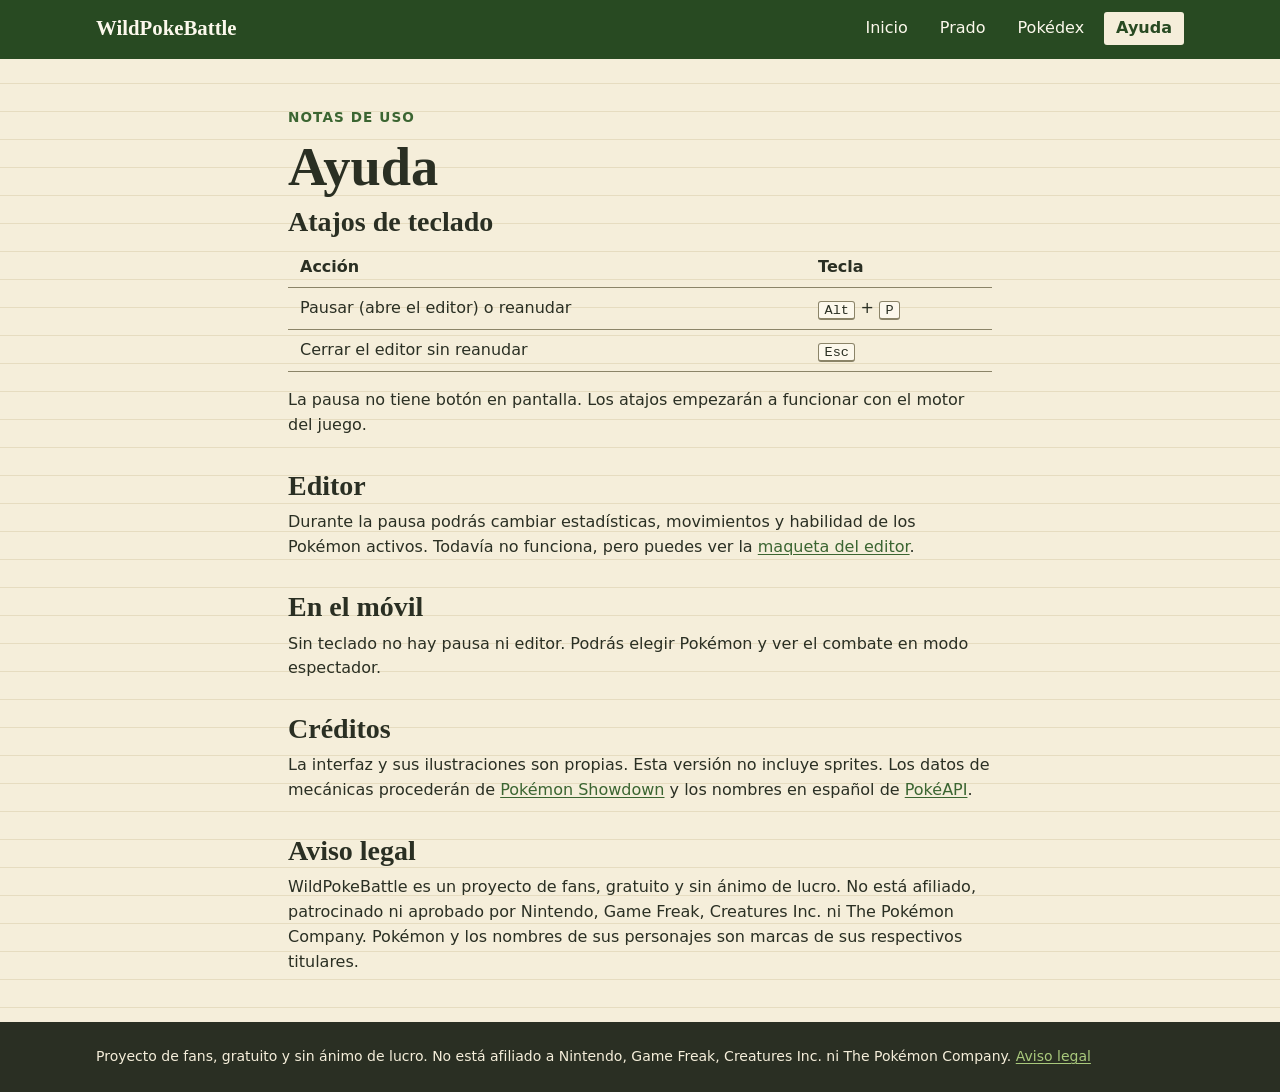
==== pages/ayuda.html @ 6ecb5318 "WPB_0.1" ====
<!doctype html>
<html lang="es">
<head>
  <meta charset="utf-8">
  <meta name="viewport" content="width=device-width, initial-scale=1">
  <title>Ayuda · WildPokeBattle</title>
  <meta name="description" content="Atajos de teclado, uso en móvil, créditos y aviso legal de WildPokeBattle.">
  <link rel="icon" href="data:,">
  <link rel="stylesheet" href="../css/tokens.css">
  <link rel="stylesheet" href="../css/base.css">
  <link rel="stylesheet" href="../css/components.css">
</head>
<body>
  <a class="skip-link" href="#contenido">Saltar al contenido</a>

  <header class="site-header">
    <a class="brand" href="../index.html">WildPokeBattle</a>
    <nav aria-label="Principal">
      <ul class="site-nav">
        <li><a href="../index.html">Inicio</a></li>
        <li><a href="prado.html">Prado</a></li>
        <li><a href="pokedex.html">Pokédex</a></li>
        <li><a href="ayuda.html" aria-current="page">Ayuda</a></li>
      </ul>
    </nav>
  </header>

  <main id="contenido" class="page page-narrow">
    <p class="eyebrow">Notas de uso</p>
    <h1>Ayuda</h1>

    <section aria-labelledby="titulo-atajos">
      <h2 id="titulo-atajos">Atajos de teclado</h2>
      <div class="table-scroll">
        <table>
          <thead>
            <tr>
              <th scope="col">Acción</th>
              <th scope="col">Tecla</th>
            </tr>
          </thead>
          <tbody>
            <tr>
              <td>Pausar (abre el editor) o reanudar</td>
              <td><kbd>Alt</kbd> + <kbd>P</kbd></td>
            </tr>
            <tr>
              <td>Cerrar el editor sin reanudar</td>
              <td><kbd>Esc</kbd></td>
            </tr>
          </tbody>
        </table>
      </div>
      <p>La pausa no tiene botón en pantalla. Los atajos empezarán a funcionar con el motor del juego.</p>
    </section>

    <section aria-labelledby="titulo-editor">
      <h2 id="titulo-editor">Editor</h2>
      <p>Durante la pausa podrás cambiar estadísticas, movimientos y habilidad de los Pokémon activos. Todavía no funciona, pero puedes ver la <a href="prado.html#editor">maqueta del editor</a>.</p>
    </section>

    <section aria-labelledby="titulo-movil">
      <h2 id="titulo-movil">En el móvil</h2>
      <p>Sin teclado no hay pausa ni editor. Podrás elegir Pokémon y ver el combate en modo espectador.</p>
    </section>

    <section aria-labelledby="titulo-creditos">
      <h2 id="titulo-creditos">Créditos</h2>
      <p>La interfaz y sus ilustraciones son propias. Esta versión no incluye sprites. Los datos de mecánicas procederán de <a href="https://github.com/smogon/pokemon-showdown">Pokémon Showdown</a> y los nombres en español de <a href="https://pokeapi.co/">PokéAPI</a>.</p>
    </section>

    <section id="aviso-legal" aria-labelledby="titulo-legal">
      <h2 id="titulo-legal">Aviso legal</h2>
      <p>WildPokeBattle es un proyecto de fans, gratuito y sin ánimo de lucro. No está afiliado, patrocinado ni aprobado por Nintendo, Game Freak, Creatures Inc. ni The Pokémon Company. Pokémon y los nombres de sus personajes son marcas de sus respectivos titulares.</p>
    </section>
  </main>

  <footer class="site-footer">
    <p>Proyecto de fans, gratuito y sin ánimo de lucro. No está afiliado a Nintendo, Game Freak, Creatures Inc. ni The Pokémon Company. <a href="ayuda.html#aviso-legal">Aviso legal</a></p>
  </footer>
</body>
</html>
---- css/tokens.css ----
/* Tokens de diseño. Solo valores visuales: nada de física aquí. */
:root {
  /* Papel y tinta */
  --paper: #f5eeda;
  --paper-light: #fcf8ec;
  --paper-rule: #e6dcc0;
  --ink: #2a2f23;
  --ink-soft: #545c49;
  --line: #8b8468;

  /* Naturaleza */
  --moss: #3b6531;
  --moss-dark: #284a22;
  --leaf: #7ba653;
  --leaf-light: #a9c97c;
  --soil: #6b4f32;
  --stone: #cfc9b6;
  --sky-top: #bfe0e8;
  --sky-bottom: #eef6e6;
  --tape: #e6cf8fcc;

  /* Acento */
  --accent: #a8402a;
  --accent-dark: #86301e;
  --on-accent: #fffaf0;

  /* Tipos: fondos claros para usar siempre con --ink */
  --type-normal: #dcd8c6;
  --type-fuego: #f6bd92;
  --type-agua: #a9cdf0;
  --type-planta: #b5dc98;
  --type-electrico: #f6e08a;
  --type-hielo: #bfe9e6;
  --type-lucha: #e7a99d;
  --type-veneno: #d4b0dd;
  --type-tierra: #e2c994;
  --type-volador: #c9c8f2;
  --type-psiquico: #f5b3c8;
  --type-bicho: #d0dc8e;
  --type-roca: #d4c594;
  --type-fantasma: #bdb2dc;
  --type-dragon: #b5a8f0;
  --type-siniestro: #c2b5aa;
  --type-acero: #c9d2dc;
  --type-hada: #f6c5dd;

  /* Tipografía de sistema: funciona sin conexión */
  --font-title: Georgia, "Iowan Old Style", "Palatino Linotype", "Times New Roman", serif;
  --font-body: system-ui, -apple-system, "Segoe UI", Roboto, "Helvetica Neue", Arial, sans-serif;
  --font-mono: ui-monospace, "Cascadia Mono", Consolas, Menlo, monospace;

  /* Espaciado */
  --space-1: 0.25rem;
  --space-2: 0.5rem;
  --space-3: 0.75rem;
  --space-4: 1rem;
  --space-5: 1.5rem;
  --space-6: 2rem;
  --space-7: 3rem;
  --space-8: 4.5rem;

  /* Formas */
  --radius-s: 3px;
  --radius-m: 6px;
  --shadow-note: 3px 3px 0 #2a2f2333;
  --shadow-note-hover: 5px 5px 0 #2a2f2344;
  --shadow-panel: 0 12px 40px #2a2f2366;

  /* Medidas */
  --page-width: 68rem;
  --page-narrow: 44rem;
}
---- css/base.css ----
/* Reset ligero y estilos de los elementos HTML. */
*,
*::before,
*::after {
  box-sizing: border-box;
}

html {
  -webkit-text-size-adjust: 100%;
  text-size-adjust: 100%;
}

body {
  position: relative; /* referencia de #wpb-layer: coordenadas de documento */
  display: flex;
  flex-direction: column;
  min-height: 100vh;
  min-height: 100dvh;
  margin: 0;
  overflow-x: hidden;
  color: var(--ink);
  font-family: var(--font-body);
  font-size: 1rem;
  line-height: 1.55;
  /* Papel pautado */
  background-color: var(--paper);
  background-image: repeating-linear-gradient(
    to bottom,
    transparent 0,
    transparent calc(1.75rem - 1px),
    var(--paper-rule) calc(1.75rem - 1px),
    var(--paper-rule) 1.75rem
  );
}

h1,
h2,
h3 {
  margin: 0 0 var(--space-2);
  font-family: var(--font-title);
  font-weight: 700;
  line-height: 1.15;
  text-wrap: balance;
}

h1 {
  font-size: clamp(2.1rem, 1.5rem + 3vw, 3.4rem);
}

h2 {
  font-size: clamp(1.35rem, 1.2rem + 0.8vw, 1.75rem);
}

h3 {
  font-size: 1.2rem;
}

p,
ul,
ol,
dl {
  margin: 0 0 var(--space-4);
}

p:last-child,
ul:last-child,
ol:last-child,
dl:last-child {
  margin-bottom: 0;
}

ul,
ol {
  padding: 0;
  list-style: none;
}

a {
  color: var(--moss);
  text-decoration-thickness: 1px;
  text-underline-offset: 0.15em;
}

a:hover {
  color: var(--accent);
}

:focus-visible {
  outline: 3px solid var(--accent);
  outline-offset: 2px;
}

kbd {
  padding: 0.05em 0.4em;
  border: 1px solid var(--line);
  border-bottom-width: 2px;
  border-radius: var(--radius-s);
  background: var(--paper-light);
  font-family: var(--font-mono);
  font-size: 0.85em;
}

table {
  width: 100%;
  border-collapse: collapse;
}

caption {
  margin-bottom: var(--space-2);
  font-family: var(--font-title);
  font-weight: 700;
  text-align: left;
}

th,
td {
  padding: var(--space-2) var(--space-3);
  border-bottom: 1px solid var(--line);
  text-align: left;
}

button,
input,
select,
textarea {
  font: inherit;
  color: inherit;
}

/* Capa reservada para los Pokémon: sobre la página, sin capturar clics. */
#wpb-layer {
  position: absolute;
  inset: 0;
  z-index: 5;
  overflow: hidden;
  pointer-events: none;
}

@media (prefers-reduced-motion: reduce) {
  *,
  *::before,
  *::after {
    animation-duration: 0.01ms !important;
    animation-iteration-count: 1 !important;
    transition-duration: 0.01ms !important;
  }
}
---- css/components.css ----
/* Componentes compartidos por todas las páginas. */

.skip-link {
  position: absolute;
  top: var(--space-2);
  left: var(--space-2);
  z-index: 20;
  padding: var(--space-2) var(--space-3);
  background: var(--ink);
  color: var(--paper-light);
  clip-path: inset(50%);
}

.skip-link:focus {
  clip-path: none;
  color: var(--paper-light);
}

/* Cabecera y navegación */
.site-header {
  position: relative;
  z-index: 2;
  display: flex;
  flex-wrap: wrap;
  align-items: center;
  justify-content: space-between;
  gap: var(--space-2) var(--space-5);
  padding: var(--space-3) max(var(--space-4), calc((100% - var(--page-width)) / 2));
  border-bottom: 2px solid var(--moss-dark);
  background: var(--moss-dark);
  color: var(--paper-light);
}

.brand {
  color: inherit;
  font-family: var(--font-title);
  font-size: 1.3rem;
  font-weight: 700;
  text-decoration: none;
}

.brand:hover {
  color: var(--leaf-light);
}

.site-nav {
  display: flex;
  flex-wrap: wrap;
  gap: var(--space-1) var(--space-2);
  margin: 0;
}

.site-nav a {
  display: block;
  padding: var(--space-1) var(--space-3);
  border-radius: var(--radius-s);
  color: var(--paper-light);
  text-decoration: none;
}

.site-nav a:hover {
  background: var(--moss);
  color: var(--paper-light);
}

.site-nav a[aria-current="page"] {
  background: var(--paper);
  color: var(--moss-dark);
  font-weight: 600;
}

.site-header :focus-visible {
  outline-color: var(--paper-light);
}

/* Estructura de página */
.page {
  flex: 1;
  width: 100%;
  max-width: calc(var(--page-width) + 2 * var(--space-4));
  margin-inline: auto;
  padding: var(--space-7) var(--space-4);
}

.page-narrow {
  max-width: calc(var(--page-narrow) + 2 * var(--space-4));
}

.page > section + section {
  margin-top: var(--space-7);
}

.page-narrow > section + section {
  margin-top: var(--space-6);
}

.hero {
  max-width: 46rem;
}

.eyebrow {
  margin-bottom: var(--space-2);
  color: var(--moss);
  font-size: 0.85rem;
  font-weight: 700;
  letter-spacing: 0.08em;
  text-transform: uppercase;
}

.lede {
  font-size: 1.15rem;
}

.hint {
  color: var(--ink-soft);
  font-size: 0.9rem;
}

/* Pie */
.site-footer {
  padding: var(--space-5) max(var(--space-4), calc((100% - var(--page-width)) / 2));
  background: var(--ink);
  color: var(--paper);
  font-size: 0.875rem;
}

.site-footer a {
  color: var(--leaf-light);
}

.site-footer a:hover {
  color: var(--paper-light);
}

.site-footer :focus-visible {
  outline-color: var(--paper-light);
}

/* Botones */
.button {
  display: inline-block;
  padding: var(--space-2) var(--space-4);
  border: 2px solid var(--ink);
  border-radius: var(--radius-m);
  background: var(--paper-light);
  color: var(--ink);
  font-weight: 600;
  text-decoration: none;
  cursor: pointer;
  box-shadow: 2px 2px 0 var(--ink);
  transition: box-shadow 120ms ease, background-color 120ms ease;
}

.button:hover {
  background: var(--paper);
  color: var(--ink);
  box-shadow: 4px 4px 0 var(--ink);
}

.button:disabled {
  border-color: var(--line);
  color: var(--ink-soft);
  cursor: not-allowed;
  box-shadow: none;
}

.button-primary {
  padding: var(--space-3) var(--space-5);
  background: var(--accent);
  color: var(--on-accent);
  font-size: 1.05rem;
}

.button-primary:hover {
  background: var(--accent-dark);
  color: var(--on-accent);
}

.button-row {
  display: flex;
  flex-wrap: wrap;
  gap: var(--space-3);
}

/* Fichas del cuaderno */
.note {
  position: relative;
  padding: var(--space-4) var(--space-4) var(--space-4);
  border: 1px solid var(--line);
  border-radius: var(--radius-s);
  background: var(--paper-light);
  box-shadow: var(--shadow-note);
  transition: box-shadow 120ms ease;
}

/* Cinta adhesiva */
.note::before {
  content: "";
  position: absolute;
  top: -0.55rem;
  left: 50%;
  width: 3.5rem;
  height: 1.1rem;
  margin-left: -1.75rem;
  background: var(--tape);
}

.note-muted {
  border-style: dashed;
  background: var(--paper);
  box-shadow: none;
  color: var(--ink-soft);
}

.note-muted::before {
  content: none;
}

.card-grid {
  display: grid;
  grid-template-columns: repeat(auto-fill, minmax(min(100%, 14rem), 1fr));
  gap: var(--space-5);
  margin-top: var(--space-5);
}

/* Pasos numerados */
.steps {
  display: grid;
  grid-template-columns: repeat(auto-fit, minmax(min(100%, 16rem), 1fr));
  gap: var(--space-5);
  margin-top: var(--space-4);
  counter-reset: paso;
}

.steps li {
  counter-increment: paso;
  padding-top: var(--space-3);
  border-top: 2px solid var(--moss);
}

.steps h3::before {
  content: counter(paso) ". ";
  color: var(--accent);
}

/* Pokédex */
.species {
  display: grid;
  grid-template-columns: auto 1fr;
  column-gap: var(--space-3);
  align-items: center;
}

.species h2 {
  margin: 0;
  font-size: 1.25rem;
}

.specimen {
  grid-row: span 2;
  display: grid;
  place-items: center;
  width: 3.5rem;
  height: 3.5rem;
  border: 2px dashed var(--line);
  border-radius: 50%;
  background: var(--paper);
  color: var(--moss);
  font-family: var(--font-title);
  font-size: 1.5rem;
  font-weight: 700;
}

.dex-number {
  margin: 0;
  color: var(--ink-soft);
  font-family: var(--font-mono);
  font-size: 0.8rem;
}

.types {
  grid-column: 1 / -1;
  display: flex;
  flex-wrap: wrap;
  gap: var(--space-2);
  margin-top: var(--space-3);
}

.type {
  padding: 0.05rem var(--space-3);
  border: 1px solid var(--ink);
  border-radius: 999px;
  color: var(--ink);
  font-size: 0.8rem;
  font-weight: 600;
}

.type-normal { background: var(--type-normal); }
.type-fuego { background: var(--type-fuego); }
.type-agua { background: var(--type-agua); }
.type-planta { background: var(--type-planta); }
.type-electrico { background: var(--type-electrico); }
.type-hielo { background: var(--type-hielo); }
.type-lucha { background: var(--type-lucha); }
.type-veneno { background: var(--type-veneno); }
.type-tierra { background: var(--type-tierra); }
.type-volador { background: var(--type-volador); }
.type-psiquico { background: var(--type-psiquico); }
.type-bicho { background: var(--type-bicho); }
.type-roca { background: var(--type-roca); }
.type-fantasma { background: var(--type-fantasma); }
.type-dragon { background: var(--type-dragon); }
.type-siniestro { background: var(--type-siniestro); }
.type-acero { background: var(--type-acero); }
.type-hada { background: var(--type-hada); }

/* Tablas anchas */
.table-scroll {
  overflow-x: auto;
  margin-bottom: var(--space-4);
}

/* Paneles flotantes: selector y editor */
.panel {
  width: min(32rem, calc(100vw - 2 * var(--space-4)));
  max-height: calc(100dvh - 2 * var(--space-4));
  padding: var(--space-5);
  overflow-y: auto;
  border: 2px solid var(--ink);
  border-radius: var(--radius-m);
  background: var(--paper-light);
  color: var(--ink);
  box-shadow: var(--shadow-panel);
}

.panel:focus {
  outline: none; /* foco programático del panel; sus controles sí muestran foco */
}

.panel::backdrop {
  background: #2a2f2366;
}

.panel-wide {
  width: min(46rem, calc(100vw - 2 * var(--space-4)));
}

.panel-header {
  display: flex;
  flex-wrap: wrap;
  align-items: center;
  justify-content: space-between;
  gap: var(--space-3);
  margin-bottom: var(--space-3);
}

.panel-header h2 {
  margin: 0;
}

.picker {
  display: grid;
  grid-template-columns: repeat(auto-fill, minmax(8rem, 1fr));
  gap: var(--space-2);
}

.picker button {
  width: 100%;
  padding: var(--space-2) var(--space-3);
  border: 1px solid var(--line);
  border-radius: var(--radius-s);
  background: var(--paper);
  color: var(--ink-soft);
  text-align: left;
  cursor: not-allowed;
}

/* Maqueta del editor: el navegador lo abre con #editor en la URL */
#editor:target {
  display: block;
  position: fixed;
  inset: 0;
  z-index: 10;
  margin: auto;
  height: fit-content;
}

.editor-fields {
  min-width: 0;
  margin: 0;
  padding: var(--space-4);
  border: 1px solid var(--line);
  border-radius: var(--radius-s);
}

.editor-fields legend {
  padding-inline: var(--space-2);
  font-family: var(--font-title);
  font-weight: 700;
}

.field-row {
  display: grid;
  grid-template-columns: repeat(auto-fit, minmax(min(100%, 9rem), 1fr));
  gap: var(--space-3);
  margin-bottom: var(--space-4);
}

.field-row label,
.field-block {
  display: flex;
  flex-direction: column;
  gap: var(--space-1);
  font-size: 0.9rem;
  font-weight: 600;
}

.field-block {
  margin-bottom: var(--space-4);
}

.editor-fields input,
.editor-fields select,
.editor-fields textarea {
  width: 100%;
  min-width: 0;
  padding: var(--space-1) var(--space-2);
  border: 1px solid var(--line);
  border-radius: var(--radius-s);
  background: var(--paper);
  color: var(--ink);
  font-weight: 400;
}

.stats th,
.stats td {
  padding-block: var(--space-1);
}

.stats input {
  min-width: 3.5rem;
}

.stats output {
  font-family: var(--font-mono);
  font-weight: 700;
}
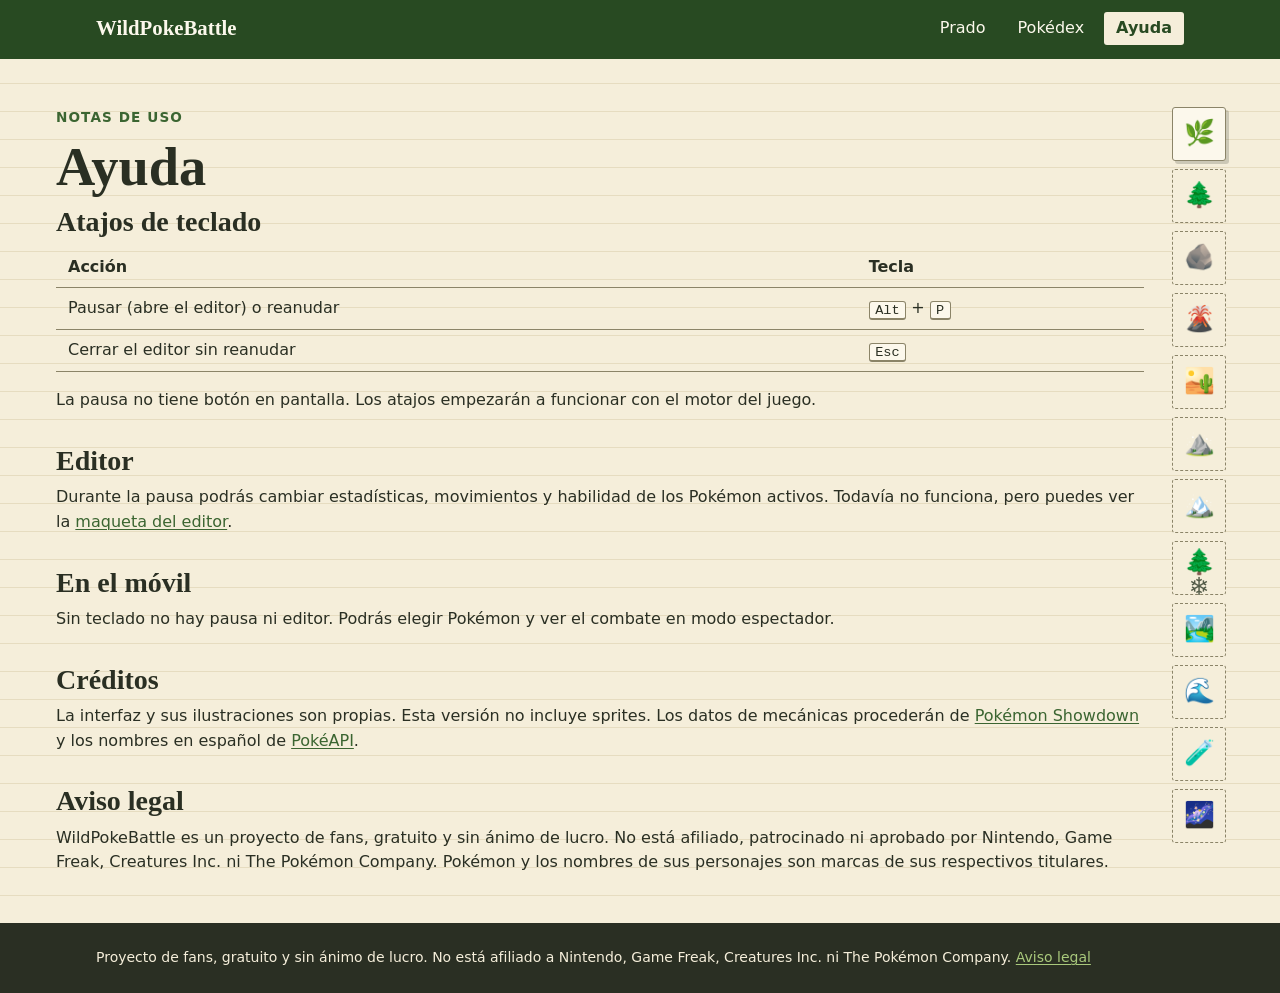
==== commit 86feefda: "commit_1.0.0.0" ====
--- a/pages/ayuda.html
+++ b/pages/ayuda.html
@@ -17,14 +17,14 @@
     <a class="brand" href="../index.html">WildPokeBattle</a>
     <nav aria-label="Principal">
       <ul class="site-nav">
-        <li><a href="../index.html">Inicio</a></li>
-        <li><a href="prado.html">Prado</a></li>
+        <li><a href="../index.html">Prado</a></li>
         <li><a href="pokedex.html">Pokédex</a></li>
         <li><a href="ayuda.html" aria-current="page">Ayuda</a></li>
       </ul>
     </nav>
   </header>
 
+  <div class="site-layout">
   <main id="contenido" class="page page-narrow">
     <p class="eyebrow">Notas de uso</p>
     <h1>Ayuda</h1>
@@ -56,7 +56,7 @@
 
     <section aria-labelledby="titulo-editor">
       <h2 id="titulo-editor">Editor</h2>
-      <p>Durante la pausa podrás cambiar estadísticas, movimientos y habilidad de los Pokémon activos. Todavía no funciona, pero puedes ver la <a href="prado.html#editor">maqueta del editor</a>.</p>
+      <p>Durante la pausa podrás cambiar estadísticas, movimientos y habilidad de los Pokémon activos. Todavía no funciona, pero puedes ver la <a href="../index.html#editor">maqueta del editor</a>.</p>
     </section>
 
     <section aria-labelledby="titulo-movil">
@@ -74,6 +74,86 @@
       <p>WildPokeBattle es un proyecto de fans, gratuito y sin ánimo de lucro. No está afiliado, patrocinado ni aprobado por Nintendo, Game Freak, Creatures Inc. ni The Pokémon Company. Pokémon y los nombres de sus personajes son marcas de sus respectivos titulares.</p>
     </section>
   </main>
+  <aside class="scenario-rail">
+    <nav aria-labelledby="titulo-escenarios">
+      <h2 id="titulo-escenarios">Escenarios</h2>
+      <ul class="scenario-list">
+        <li class="scenario-card">
+          <a class="scenario-item" href="../index.html" aria-label="Prado" title="Prado">
+            <span class="scenario-icon" aria-hidden="true">🌿</span>
+            <span class="scenario-name">Prado</span>
+          </a>
+        </li>
+        <li class="scenario-card scenario-card-muted">
+          <span class="scenario-item" aria-label="Bosque, próximamente" title="Bosque, próximamente">
+            <span class="scenario-icon" aria-hidden="true">🌲</span>
+            <span class="scenario-copy"><span class="scenario-name">Bosque</span><span class="scenario-status">Próximamente</span></span>
+          </span>
+        </li>
+        <li class="scenario-card scenario-card-muted">
+          <span class="scenario-item" aria-label="Cueva, próximamente" title="Cueva, próximamente">
+            <span class="scenario-icon" aria-hidden="true">🪨</span>
+            <span class="scenario-copy"><span class="scenario-name">Cueva</span><span class="scenario-status">Próximamente</span></span>
+          </span>
+        </li>
+        <li class="scenario-card scenario-card-muted">
+          <span class="scenario-item" aria-label="Volcán, próximamente" title="Volcán, próximamente">
+            <span class="scenario-icon" aria-hidden="true">🌋</span>
+            <span class="scenario-copy"><span class="scenario-name">Volcán</span><span class="scenario-status">Próximamente</span></span>
+          </span>
+        </li>
+        <li class="scenario-card scenario-card-muted">
+          <span class="scenario-item" aria-label="Desierto, próximamente" title="Desierto, próximamente">
+            <span class="scenario-icon" aria-hidden="true">🏜️</span>
+            <span class="scenario-copy"><span class="scenario-name">Desierto</span><span class="scenario-status">Próximamente</span></span>
+          </span>
+        </li>
+        <li class="scenario-card scenario-card-muted">
+          <span class="scenario-item" aria-label="Montaña, próximamente" title="Montaña, próximamente">
+            <span class="scenario-icon" aria-hidden="true">⛰️</span>
+            <span class="scenario-copy"><span class="scenario-name">Montaña</span><span class="scenario-status">Próximamente</span></span>
+          </span>
+        </li>
+        <li class="scenario-card scenario-card-muted">
+          <span class="scenario-item" aria-label="Montaña helada, próximamente" title="Montaña helada, próximamente">
+            <span class="scenario-icon" aria-hidden="true">🏔️</span>
+            <span class="scenario-copy"><span class="scenario-name">Montaña helada</span><span class="scenario-status">Próximamente</span></span>
+          </span>
+        </li>
+        <li class="scenario-card scenario-card-muted">
+          <span class="scenario-item" aria-label="Bosque helado, próximamente" title="Bosque helado, próximamente">
+            <span class="scenario-icon" aria-hidden="true">🌲❄️</span>
+            <span class="scenario-copy"><span class="scenario-name">Bosque helado</span><span class="scenario-status">Próximamente</span></span>
+          </span>
+        </li>
+        <li class="scenario-card scenario-card-muted">
+          <span class="scenario-item" aria-label="Río, próximamente" title="Río, próximamente">
+            <span class="scenario-icon" aria-hidden="true">🏞️</span>
+            <span class="scenario-copy"><span class="scenario-name">Río</span><span class="scenario-status">Próximamente</span></span>
+          </span>
+        </li>
+        <li class="scenario-card scenario-card-muted">
+          <span class="scenario-item" aria-label="Mar abierto, próximamente" title="Mar abierto, próximamente">
+            <span class="scenario-icon" aria-hidden="true">🌊</span>
+            <span class="scenario-copy"><span class="scenario-name">Mar abierto</span><span class="scenario-status">Próximamente</span></span>
+          </span>
+        </li>
+        <li class="scenario-card scenario-card-muted">
+          <span class="scenario-item" aria-label="Laboratorio, próximamente" title="Laboratorio, próximamente">
+            <span class="scenario-icon" aria-hidden="true">🧪</span>
+            <span class="scenario-copy"><span class="scenario-name">Laboratorio</span><span class="scenario-status">Próximamente</span></span>
+          </span>
+        </li>
+        <li class="scenario-card scenario-card-muted">
+          <span class="scenario-item" aria-label="Espacio, próximamente" title="Espacio, próximamente">
+            <span class="scenario-icon" aria-hidden="true">🌌</span>
+            <span class="scenario-copy"><span class="scenario-name">Espacio</span><span class="scenario-status">Próximamente</span></span>
+          </span>
+        </li>
+      </ul>
+    </nav>
+  </aside>
+  </div>
 
   <footer class="site-footer">
     <p>Proyecto de fans, gratuito y sin ánimo de lucro. No está afiliado a Nintendo, Game Freak, Creatures Inc. ni The Pokémon Company. <a href="ayuda.html#aviso-legal">Aviso legal</a></p>
--- a/css/components.css
+++ b/css/components.css
@@ -74,6 +74,17 @@
 }
 
 /* Estructura de página */
+.site-layout {
+  flex: 1;
+  display: grid;
+  grid-template-columns: minmax(0, 1fr) 4rem;
+  gap: var(--space-4);
+  width: 100%;
+  max-width: calc(var(--page-width) + 4rem + var(--space-4) + 2 * var(--space-4));
+  margin-inline: auto;
+  padding-inline: var(--space-4);
+}
+
 .page {
   flex: 1;
   width: 100%;
@@ -82,8 +93,96 @@
   padding: var(--space-7) var(--space-4);
 }
 
+.site-layout > .page {
+  width: 100%;
+  max-width: none;
+  margin: 0;
+  padding-inline: 0;
+}
+
 .page-narrow {
   max-width: calc(var(--page-narrow) + 2 * var(--space-4));
+}
+
+.scenario-rail {
+  display: flex;
+  justify-content: flex-end;
+  padding-top: var(--space-7);
+}
+
+.scenario-rail h2 {
+  position: absolute;
+  width: 1px;
+  height: 1px;
+  padding: 0;
+  margin: -1px;
+  overflow: hidden;
+  clip: rect(0, 0, 0, 0);
+  white-space: nowrap;
+  border: 0;
+}
+
+.scenario-list {
+  display: grid;
+  align-content: start;
+  gap: var(--space-2);
+  width: 3.25rem;
+}
+
+.scenario-card {
+  border: 1px solid var(--line);
+  border-radius: var(--radius-s);
+  background: var(--paper-light);
+  box-shadow: var(--shadow-note);
+}
+
+.scenario-item {
+  display: grid;
+  place-items: center;
+  width: 3.25rem;
+  height: 3.25rem;
+  padding: var(--space-2);
+  color: var(--ink);
+}
+
+a.scenario-item {
+  text-decoration: none;
+}
+
+a.scenario-item:hover,
+a.scenario-item[aria-current="page"] {
+  background: var(--paper);
+  color: var(--moss-dark);
+}
+
+.scenario-icon {
+  font-size: 1.55rem;
+  line-height: 1;
+  text-align: center;
+}
+
+.scenario-name,
+.scenario-copy {
+  position: absolute;
+  width: 1px;
+  height: 1px;
+  padding: 0;
+  margin: -1px;
+  overflow: hidden;
+  clip: rect(0, 0, 0, 0);
+  white-space: nowrap;
+  border: 0;
+}
+
+.scenario-card-muted {
+  border-style: dashed;
+  background: var(--paper);
+  box-shadow: none;
+  color: var(--ink-soft);
+}
+
+.scenario-card-muted .scenario-item {
+  color: inherit;
 }
 
 .page > section + section {
@@ -445,3 +544,24 @@
   font-family: var(--font-mono);
   font-weight: 700;
 }
+
+@media (max-width: 70rem) {
+  .site-layout {
+    grid-template-columns: minmax(0, 1fr);
+  }
+
+  .scenario-rail {
+    padding: 0 0 var(--space-6);
+  }
+
+  .scenario-list {
+    display: flex;
+    flex-wrap: wrap;
+    justify-content: flex-end;
+    width: 100%;
+  }
+
+  .scenario-card {
+    flex: 0 0 3.25rem;
+  }
+}
